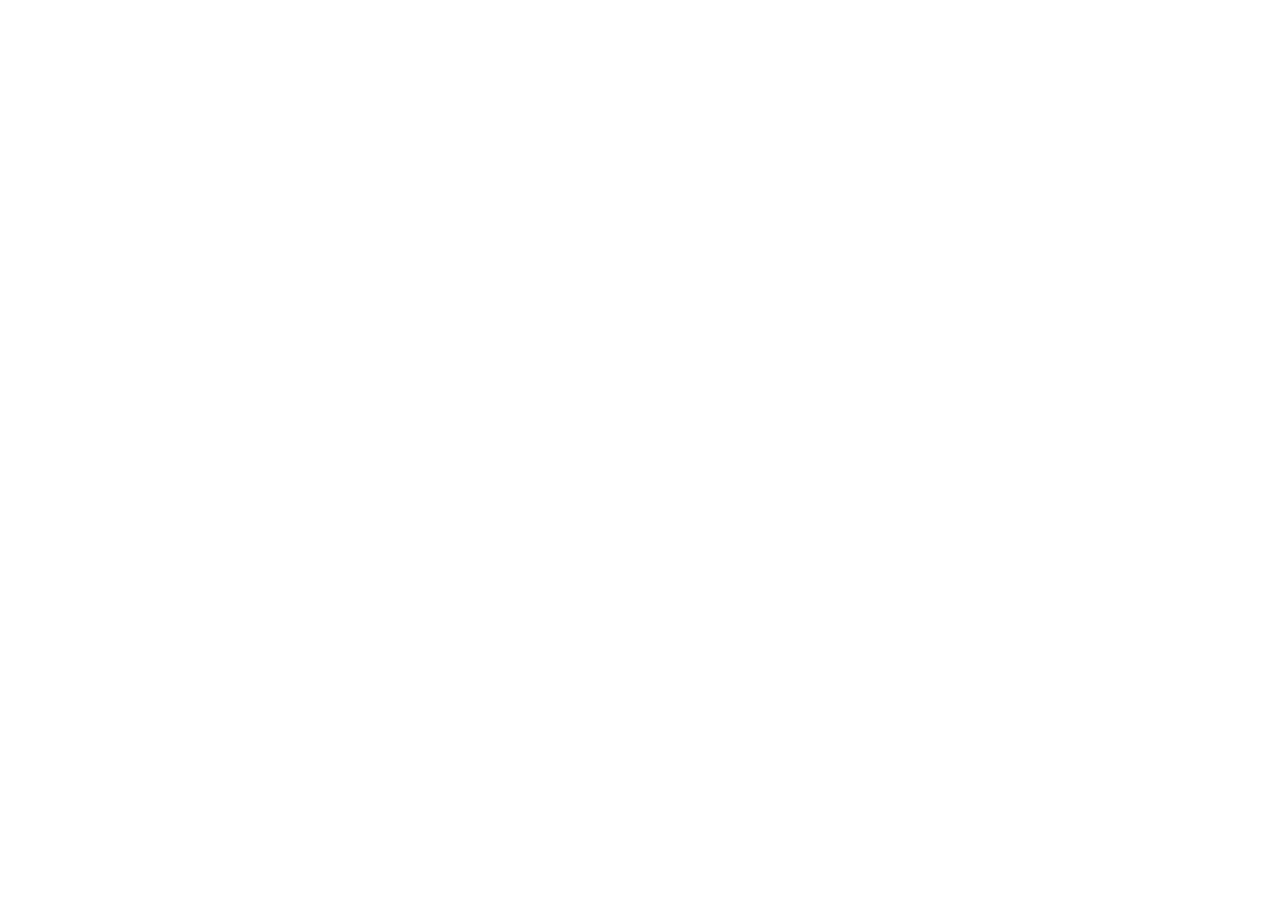
==== index.html @ b69d7b33 "seed: landing skeleton" ====
<!doctype html>
<html lang="en">
<head>
  <meta charset="utf-8" />
  <meta name="viewport" content="width=device-width, initial-scale=1" />
  <title>XO — redesigned landing</title>
  <link rel="stylesheet" href="styles.css" />
</head>
<body>
  <!--
    Shared assembly file. Each agent injects their section here, in order.
    Keep the markers so it's clear where each section goes.
    Expect to reconcile with other agents editing this same file.
  -->
  <main>
    <!-- HERO:START -->
    <!-- HERO:END -->

    <!-- FEATURES:START -->
    <!-- FEATURES:END -->

    <!-- FOOTER:START -->
    <!-- FOOTER:END -->
  </main>
  <script src="app.js"></script>
</body>
</html>
---- styles.css ----
/* Shared global stylesheet — every agent adds their section's styles here.
   Define design tokens once (below) and reuse them so the page stays cohesive.
   Expect to reconcile with other agents editing this same file. */

:root {
  /* fill these from the real XO brand (xo.builders) */
  --color-bg: #ffffff;
  --color-fg: #111111;
  --color-accent: #000000;
  --font-sans: system-ui, sans-serif;
  --max-width: 1100px;
}

* { box-sizing: border-box; }
body { margin: 0; font-family: var(--font-sans); color: var(--color-fg); background: var(--color-bg); }
main { max-width: var(--max-width); margin: 0 auto; padding: 0 24px; }

/* HERO styles below */

/* FEATURES styles below */

/* FOOTER / NAV styles below */
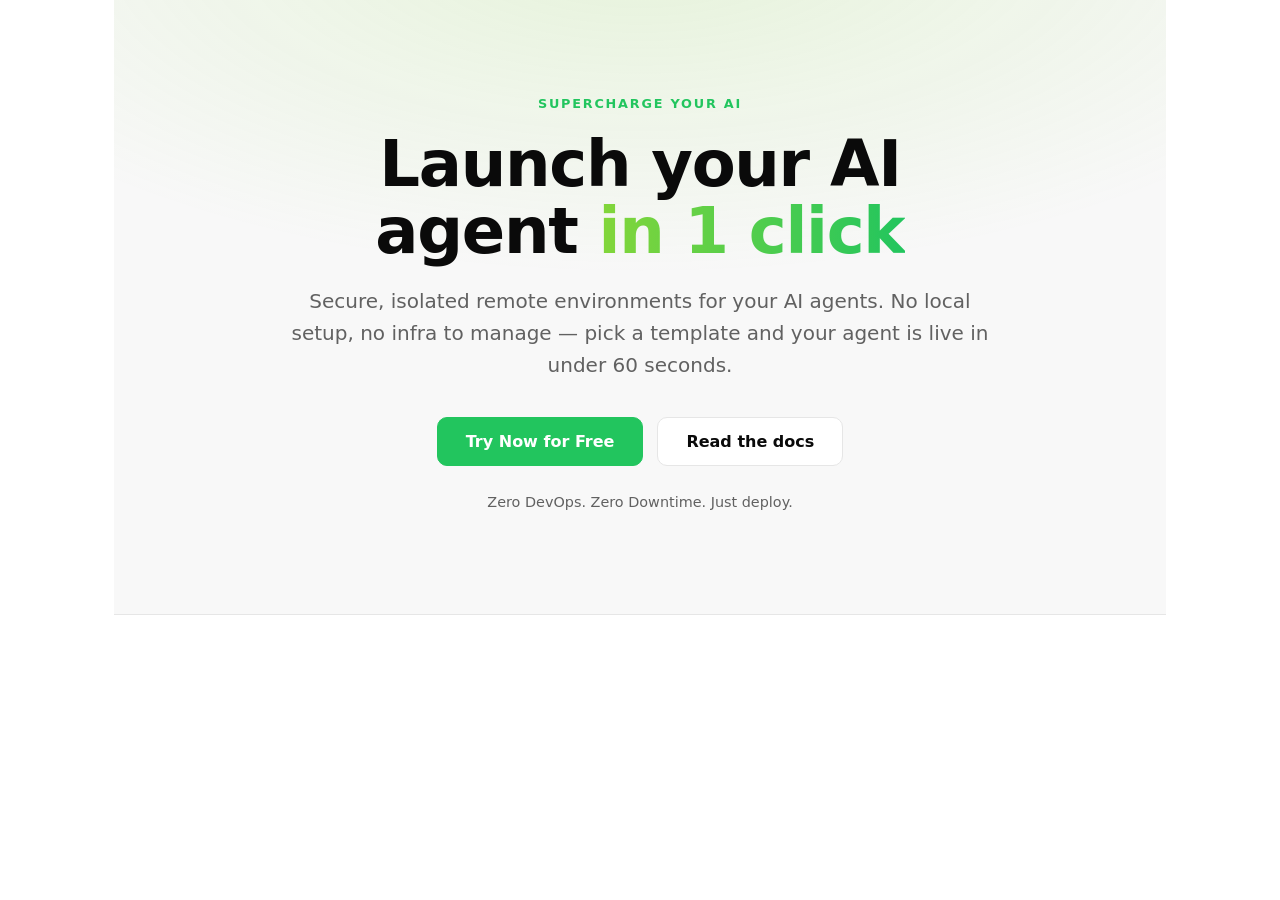
==== commit ab580e6b: "A: build hero section, wire into index, add brand tokens + hero styles" ====
--- a/index.html
+++ b/index.html
@@ -14,6 +14,23 @@
   -->
   <main>
     <!-- HERO:START -->
+    <section class="hero">
+      <div class="hero__inner">
+        <p class="hero__eyebrow">SuperCharge your AI</p>
+        <h1 class="hero__headline">
+          Launch your AI agent <span class="hero__accent">in 1 click</span>
+        </h1>
+        <p class="hero__subhead">
+          Secure, isolated remote environments for your AI agents. No local setup, no infra
+          to manage — pick a template and your agent is live in under 60 seconds.
+        </p>
+        <div class="hero__actions">
+          <a class="hero__cta" href="https://xo.builders">Try Now for Free</a>
+          <a class="hero__cta hero__cta--ghost" href="https://docs.xo.builders">Read the docs</a>
+        </div>
+        <p class="hero__note">Zero DevOps. Zero Downtime. Just deploy.</p>
+      </div>
+    </section>
     <!-- HERO:END -->
 
     <!-- FEATURES:START -->
--- a/styles.css
+++ b/styles.css
@@ -3,11 +3,17 @@
    Expect to reconcile with other agents editing this same file. */
 
 :root {
-  /* fill these from the real XO brand (xo.builders) */
+  /* XO brand tokens — sourced from xo.builders (see content/copy.md) */
   --color-bg: #ffffff;
-  --color-fg: #111111;
-  --color-accent: #000000;
-  --font-sans: system-ui, sans-serif;
+  --color-fg: #1f1f1e;
+  --color-accent: #22c55e;        /* brand green */
+  --color-accent-lime: #83d63a;   /* lighter lime */
+  --color-accent-cyan: #06b6d4;   /* secondary cyan */
+  --color-ink: #0a0a0a;
+  --color-muted: #616161;
+  --color-surface: #f8f8f8;
+  --color-border: #e6e6e6;
+  --font-sans: 'Inter', system-ui, -apple-system, Segoe UI, Roboto, sans-serif;
   --max-width: 1100px;
 }
 
@@ -16,6 +22,84 @@
 main { max-width: var(--max-width); margin: 0 auto; padding: 0 24px; }
 
 /* HERO styles below */
+.hero {
+  background:
+    radial-gradient(1100px 480px at 50% -10%, rgba(131, 214, 58, 0.16), transparent 70%),
+    var(--color-surface);
+  border-bottom: 1px solid var(--color-border);
+}
+.hero__inner {
+  max-width: var(--max-width);
+  margin: 0 auto;
+  padding: 96px 24px 104px;
+  text-align: center;
+}
+.hero__eyebrow {
+  margin: 0 0 20px;
+  font-size: 0.8rem;
+  font-weight: 600;
+  letter-spacing: 0.14em;
+  text-transform: uppercase;
+  color: var(--color-accent);
+}
+.hero__headline {
+  margin: 0 auto 20px;
+  max-width: 14ch;
+  font-size: clamp(2.4rem, 6vw, 4rem);
+  line-height: 1.05;
+  letter-spacing: -0.02em;
+  font-weight: 800;
+  color: var(--color-ink);
+}
+.hero__accent {
+  background: linear-gradient(90deg, var(--color-accent-lime), var(--color-accent));
+  -webkit-background-clip: text;
+  background-clip: text;
+  color: transparent;
+}
+.hero__subhead {
+  margin: 0 auto 36px;
+  max-width: 56ch;
+  font-size: clamp(1.05rem, 2.2vw, 1.25rem);
+  line-height: 1.6;
+  color: var(--color-muted);
+}
+.hero__actions {
+  display: flex;
+  flex-wrap: wrap;
+  gap: 14px;
+  justify-content: center;
+}
+.hero__cta {
+  display: inline-block;
+  padding: 14px 28px;
+  border-radius: 10px;
+  font-weight: 600;
+  text-decoration: none;
+  background: var(--color-accent);
+  color: #ffffff;
+  border: 1px solid var(--color-accent);
+  transition: transform 0.12s ease, box-shadow 0.12s ease, background 0.12s ease;
+}
+.hero__cta:hover {
+  transform: translateY(-1px);
+  box-shadow: 0 8px 24px rgba(34, 197, 94, 0.28);
+}
+.hero__cta--ghost {
+  background: #ffffff;
+  color: var(--color-ink);
+  border: 1px solid var(--color-border);
+}
+.hero__cta--ghost:hover {
+  box-shadow: 0 8px 24px rgba(0, 0, 0, 0.08);
+  border-color: var(--color-muted);
+}
+.hero__note {
+  margin: 28px 0 0;
+  font-size: 0.9rem;
+  font-weight: 500;
+  color: var(--color-muted);
+}
 
 /* FEATURES styles below */
 
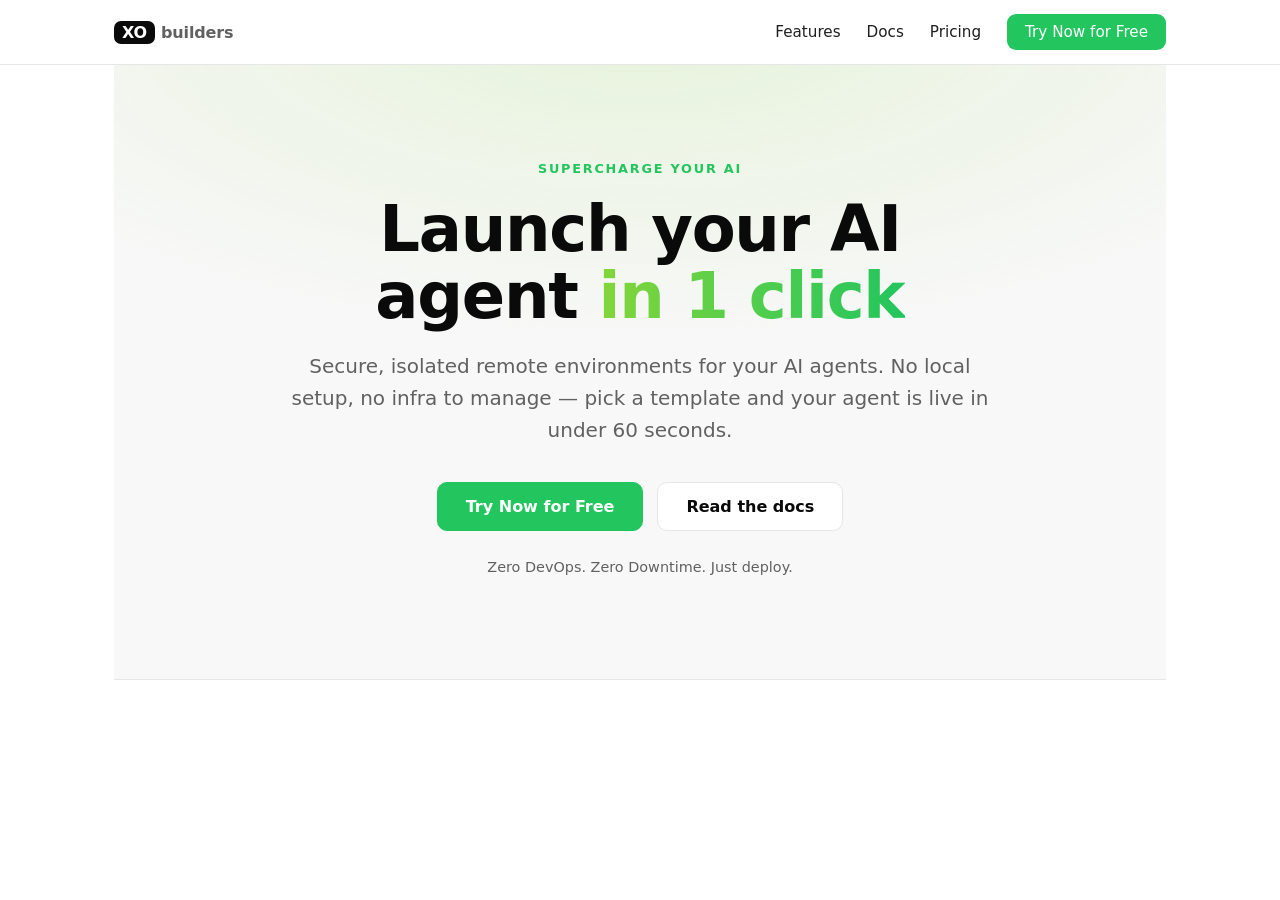
==== commit 4d7831ef: "A: add sticky nav bar (logo + links + CTA), wire in and style" ====
--- a/index.html
+++ b/index.html
@@ -12,6 +12,23 @@
     Keep the markers so it's clear where each section goes.
     Expect to reconcile with other agents editing this same file.
   -->
+  <!-- NAV:START -->
+  <header class="nav">
+    <div class="nav__inner">
+      <a class="nav__brand" href="/">
+        <span class="nav__logo" aria-hidden="true">XO</span>
+        <span class="nav__brand-name">builders</span>
+      </a>
+      <nav class="nav__links" aria-label="Primary">
+        <a href="#features">Features</a>
+        <a href="https://docs.xo.builders">Docs</a>
+        <a href="#footer">Pricing</a>
+        <a class="nav__cta" href="https://xo.builders">Try Now for Free</a>
+      </nav>
+    </div>
+  </header>
+  <!-- NAV:END -->
+
   <main>
     <!-- HERO:START -->
     <section class="hero">
--- a/styles.css
+++ b/styles.css
@@ -103,4 +103,61 @@
 
 /* FEATURES styles below */
 
-/* FOOTER / NAV styles below */
+/* NAV styles (Agent A) */
+.nav {
+  position: sticky;
+  top: 0;
+  z-index: 50;
+  background: rgba(255, 255, 255, 0.82);
+  backdrop-filter: saturate(180%) blur(10px);
+  border-bottom: 1px solid var(--color-border);
+}
+.nav__inner {
+  max-width: var(--max-width);
+  margin: 0 auto;
+  padding: 14px 24px;
+  display: flex;
+  align-items: center;
+  justify-content: space-between;
+  gap: 16px;
+}
+.nav__brand {
+  display: inline-flex;
+  align-items: baseline;
+  gap: 6px;
+  text-decoration: none;
+  font-weight: 800;
+  letter-spacing: -0.01em;
+}
+.nav__logo {
+  display: inline-block;
+  padding: 2px 8px;
+  border-radius: 7px;
+  background: var(--color-ink);
+  color: #ffffff;
+  font-size: 1rem;
+}
+.nav__brand-name { color: var(--color-muted); font-weight: 600; }
+.nav__links {
+  display: flex;
+  align-items: center;
+  gap: 26px;
+}
+.nav__links a {
+  text-decoration: none;
+  color: var(--color-fg);
+  font-size: 0.95rem;
+  font-weight: 500;
+  transition: color 0.12s ease;
+}
+.nav__links a:hover { color: var(--color-accent); }
+.nav__cta {
+  padding: 9px 18px;
+  border-radius: 9px;
+  background: var(--color-accent);
+  color: #ffffff !important;
+  font-weight: 600;
+}
+.nav__cta:hover { color: #ffffff !important; box-shadow: 0 6px 18px rgba(34, 197, 94, 0.28); }
+
+/* FOOTER styles below */
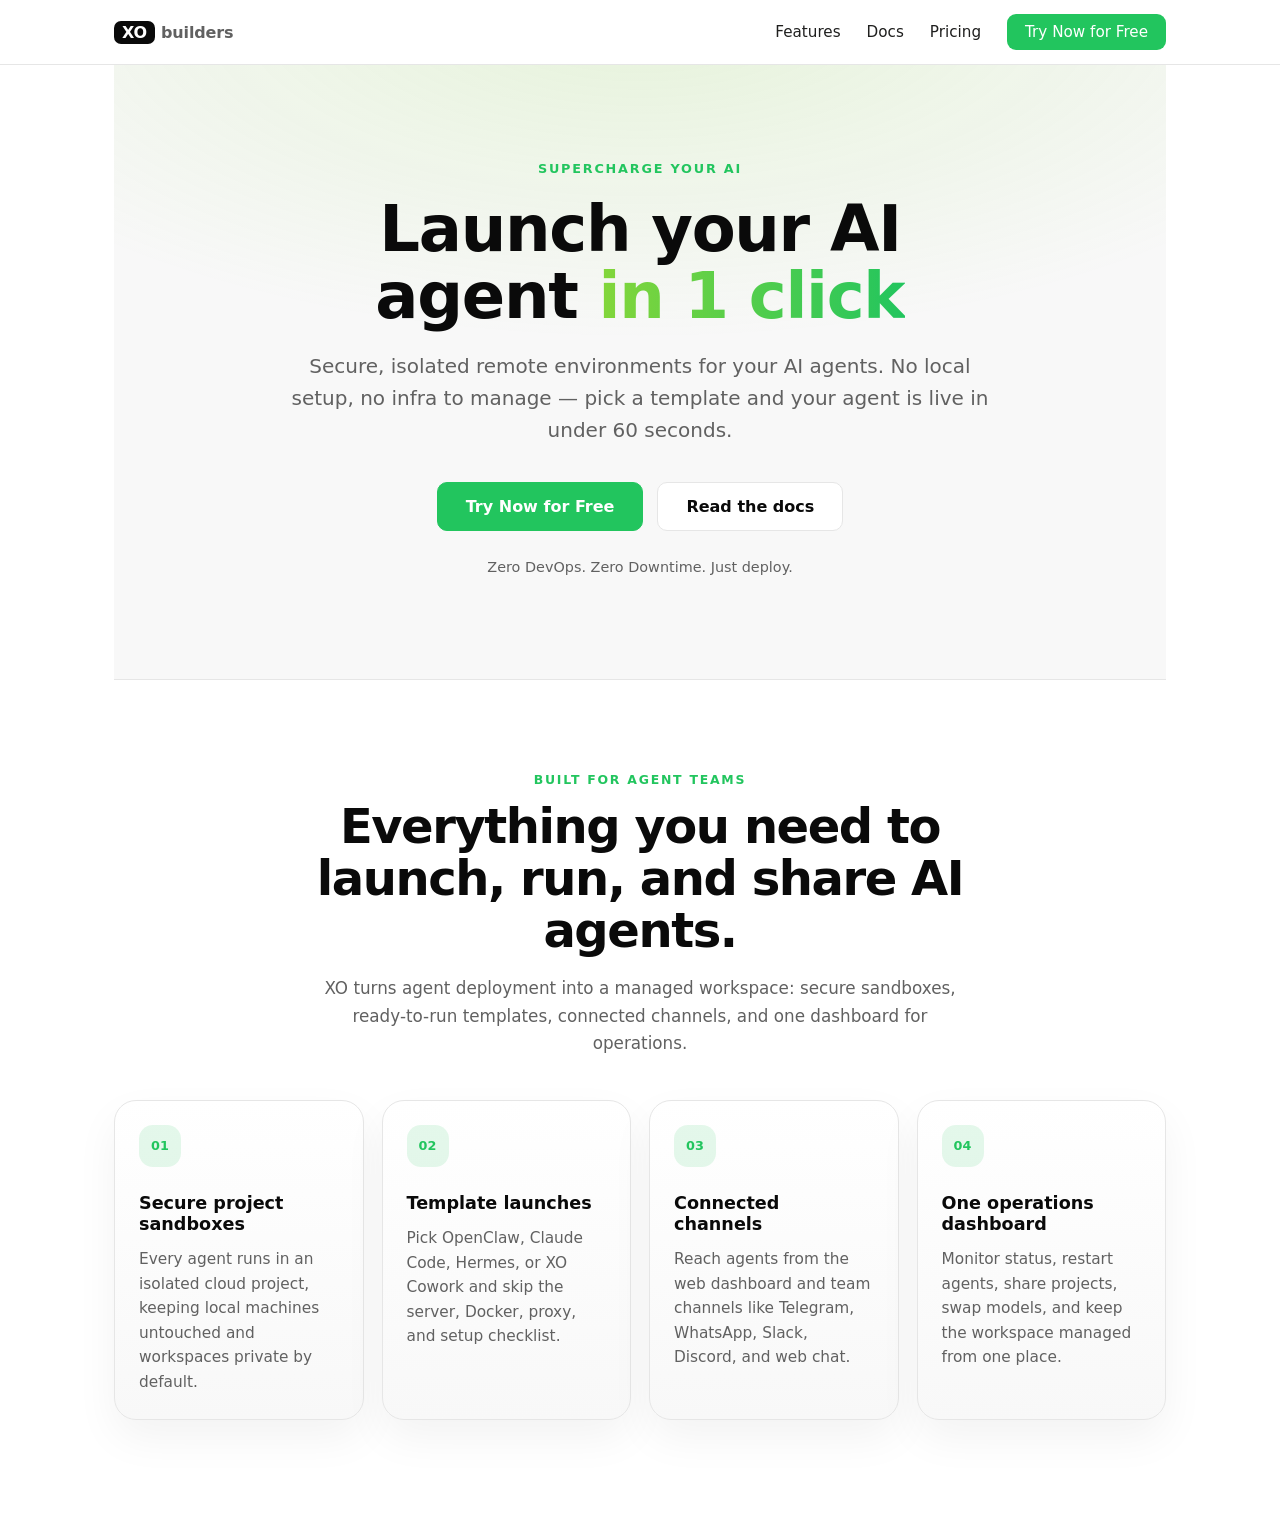
==== commit 14fcb551: "B: build features grid" ====
--- a/index.html
+++ b/index.html
@@ -51,6 +51,42 @@
     <!-- HERO:END -->
 
     <!-- FEATURES:START -->
+    <section class="features" id="features" aria-labelledby="features-title">
+      <div class="features__header">
+        <p class="features__eyebrow">Built for agent teams</p>
+        <h2 id="features-title" class="features__title">Everything you need to launch, run, and share AI agents.</h2>
+        <p class="features__intro">
+          XO turns agent deployment into a managed workspace: secure sandboxes, ready-to-run
+          templates, connected channels, and one dashboard for operations.
+        </p>
+      </div>
+
+      <div class="features__grid" aria-label="XO product capabilities">
+        <article class="feature-card">
+          <span class="feature-card__icon" aria-hidden="true">01</span>
+          <h3>Secure project sandboxes</h3>
+          <p>Every agent runs in an isolated cloud project, keeping local machines untouched and workspaces private by default.</p>
+        </article>
+
+        <article class="feature-card">
+          <span class="feature-card__icon" aria-hidden="true">02</span>
+          <h3>Template launches</h3>
+          <p>Pick OpenClaw, Claude Code, Hermes, or XO Cowork and skip the server, Docker, proxy, and setup checklist.</p>
+        </article>
+
+        <article class="feature-card">
+          <span class="feature-card__icon" aria-hidden="true">03</span>
+          <h3>Connected channels</h3>
+          <p>Reach agents from the web dashboard and team channels like Telegram, WhatsApp, Slack, Discord, and web chat.</p>
+        </article>
+
+        <article class="feature-card">
+          <span class="feature-card__icon" aria-hidden="true">04</span>
+          <h3>One operations dashboard</h3>
+          <p>Monitor status, restart agents, share projects, swap models, and keep the workspace managed from one place.</p>
+        </article>
+      </div>
+    </section>
     <!-- FEATURES:END -->
 
     <!-- FOOTER:START -->
--- a/styles.css
+++ b/styles.css
@@ -101,7 +101,90 @@
   color: var(--color-muted);
 }
 
+/* HERO + NAV responsive polish (Agent A) */
+@media (max-width: 720px) {
+  .hero__inner { padding: 64px 20px 72px; }
+  .hero__headline { max-width: 18ch; }
+  .hero__subhead { font-size: 1.05rem; }
+  .hero__actions { flex-direction: column; align-items: stretch; }
+  .hero__cta { width: 100%; text-align: center; padding: 15px 20px; }
+
+  .nav__inner { padding: 12px 20px; }
+  .nav__links { gap: 16px; }
+  /* keep the bar tidy on small screens: surface the CTA, tuck secondary links */
+  .nav__links a:not(.nav__cta) { display: none; }
+  .nav__cta { padding: 9px 16px; }
+}
+
 /* FEATURES styles below */
+.features {
+  padding: 92px 0 104px;
+}
+.features__header {
+  max-width: 720px;
+  margin: 0 auto 42px;
+  text-align: center;
+}
+.features__eyebrow {
+  margin: 0 0 14px;
+  color: var(--color-accent);
+  font-size: 0.78rem;
+  font-weight: 700;
+  letter-spacing: 0.14em;
+  text-transform: uppercase;
+}
+.features__title {
+  margin: 0;
+  color: var(--color-ink);
+  font-size: clamp(2rem, 4vw, 3rem);
+  line-height: 1.08;
+  letter-spacing: -0.03em;
+}
+.features__intro {
+  margin: 18px auto 0;
+  max-width: 62ch;
+  color: var(--color-muted);
+  font-size: 1.05rem;
+  line-height: 1.65;
+}
+.features__grid {
+  display: grid;
+  grid-template-columns: repeat(4, minmax(0, 1fr));
+  gap: 18px;
+}
+.feature-card {
+  min-height: 255px;
+  padding: 24px;
+  border: 1px solid var(--color-border);
+  border-radius: 22px;
+  background: linear-gradient(180deg, #ffffff 0%, var(--color-surface) 100%);
+  box-shadow: 0 18px 44px rgba(10, 10, 10, 0.05);
+}
+.feature-card__icon {
+  display: inline-flex;
+  align-items: center;
+  justify-content: center;
+  width: 42px;
+  height: 42px;
+  margin-bottom: 26px;
+  border-radius: 14px;
+  background: rgba(34, 197, 94, 0.12);
+  color: var(--color-accent);
+  font-size: 0.8rem;
+  font-weight: 800;
+}
+.feature-card h3 {
+  margin: 0 0 12px;
+  color: var(--color-ink);
+  font-size: 1.1rem;
+  line-height: 1.2;
+}
+.feature-card p {
+  margin: 0;
+  color: var(--color-muted);
+  font-size: 0.96rem;
+  line-height: 1.6;
+}
 
 /* NAV styles (Agent A) */
 .nav {
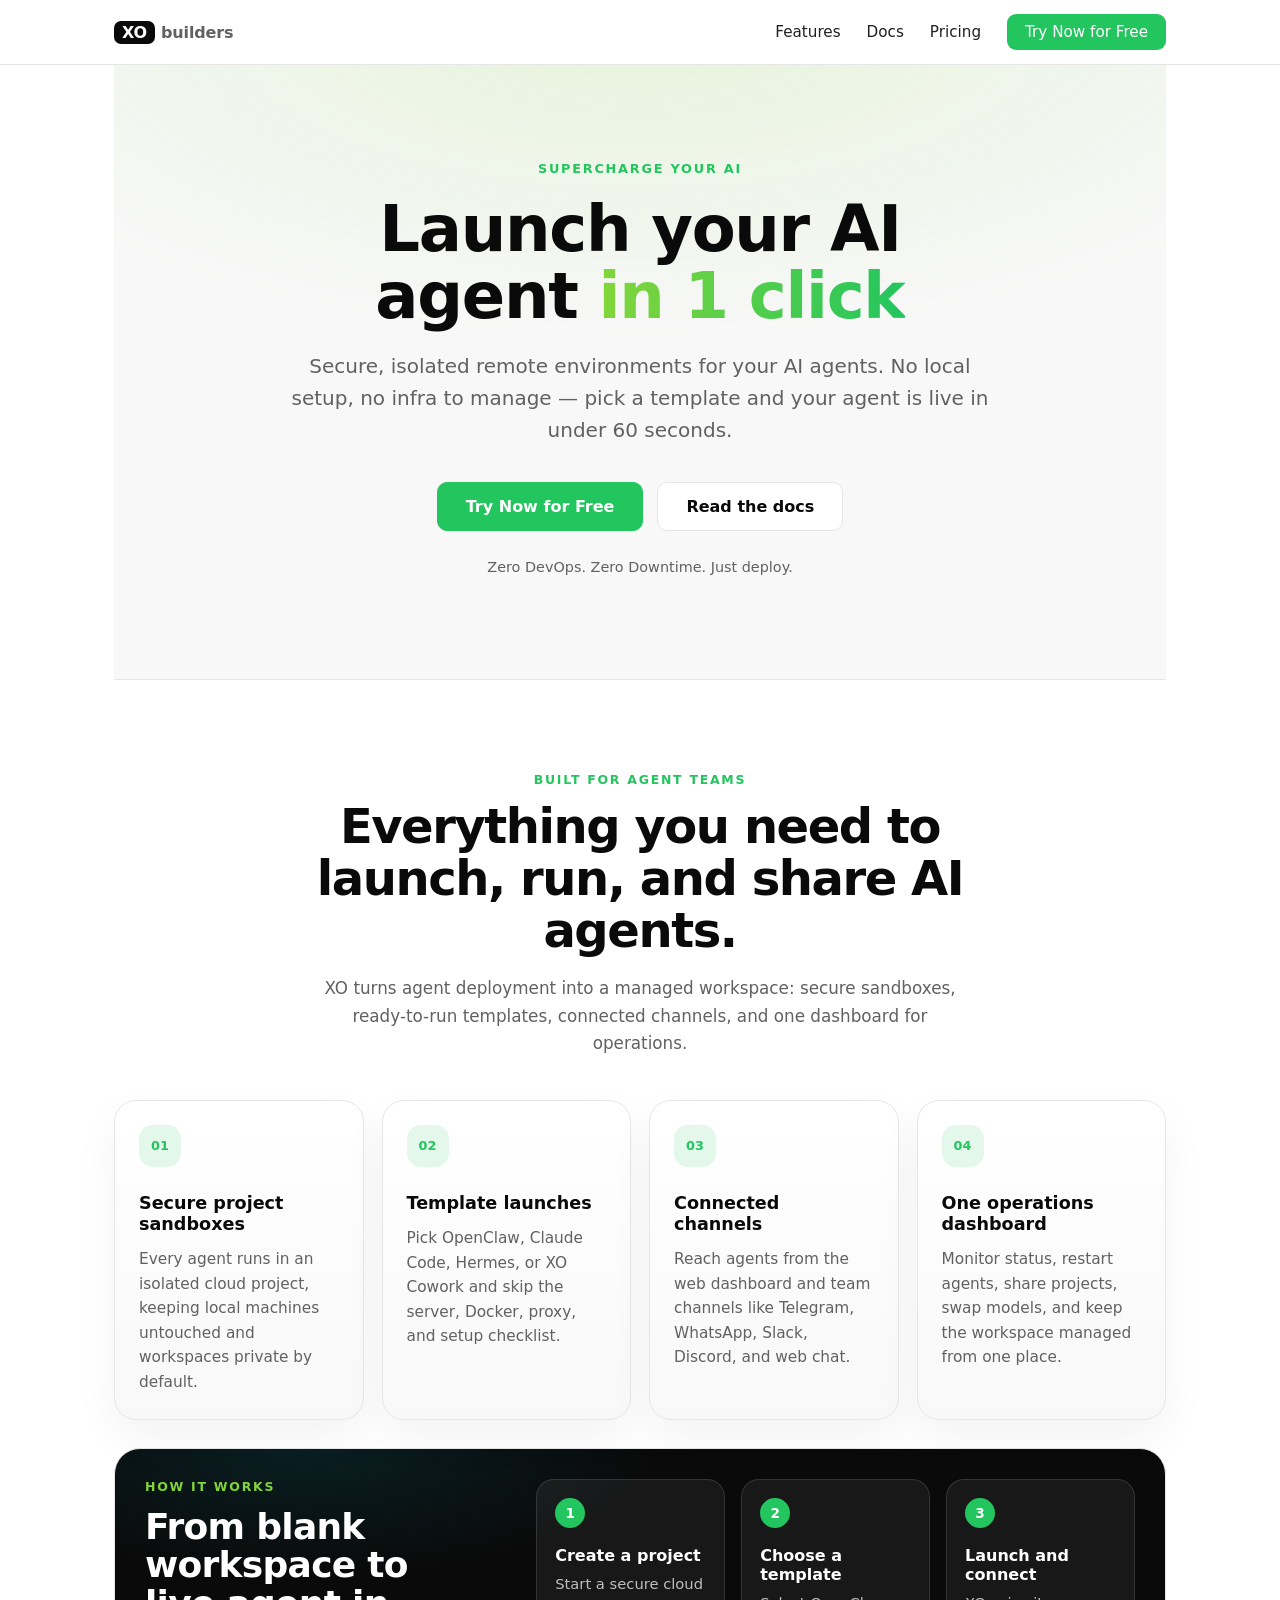
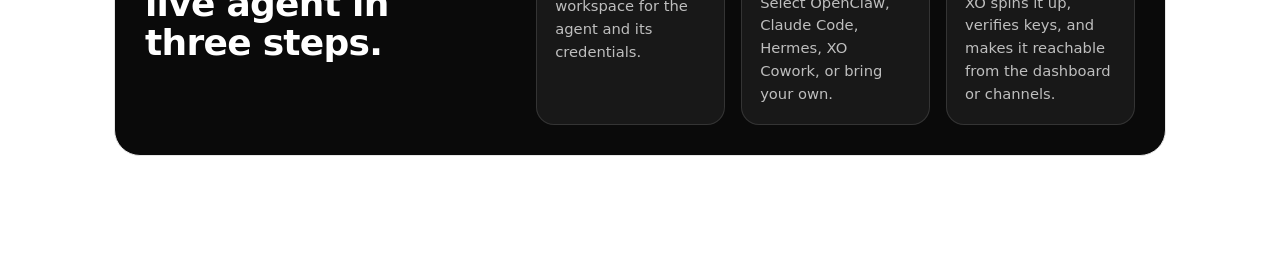
==== commit fef2ac80: "B: add how it works block" ====
--- a/index.html
+++ b/index.html
@@ -86,6 +86,30 @@
           <p>Monitor status, restart agents, share projects, swap models, and keep the workspace managed from one place.</p>
         </article>
       </div>
+
+      <div class="how-it-works" aria-labelledby="how-it-works-title">
+        <div>
+          <p class="features__eyebrow">How it works</p>
+          <h3 id="how-it-works-title">From blank workspace to live agent in three steps.</h3>
+        </div>
+        <ol class="how-it-works__steps">
+          <li>
+            <span>1</span>
+            <strong>Create a project</strong>
+            <p>Start a secure cloud workspace for the agent and its credentials.</p>
+          </li>
+          <li>
+            <span>2</span>
+            <strong>Choose a template</strong>
+            <p>Select OpenClaw, Claude Code, Hermes, XO Cowork, or bring your own.</p>
+          </li>
+          <li>
+            <span>3</span>
+            <strong>Launch and connect</strong>
+            <p>XO spins it up, verifies keys, and makes it reachable from the dashboard or channels.</p>
+          </li>
+        </ol>
+      </div>
     </section>
     <!-- FEATURES:END -->
 
--- a/styles.css
+++ b/styles.css
@@ -185,6 +185,68 @@
   font-size: 0.96rem;
   line-height: 1.6;
 }
+.how-it-works {
+  margin-top: 28px;
+  padding: 30px;
+  border: 1px solid var(--color-border);
+  border-radius: 26px;
+  background:
+    radial-gradient(500px 180px at 18% 0%, rgba(6, 182, 212, 0.12), transparent 70%),
+    var(--color-ink);
+  color: #ffffff;
+  display: grid;
+  grid-template-columns: 0.9fr 1.5fr;
+  gap: 32px;
+  align-items: start;
+}
+.how-it-works .features__eyebrow {
+  color: var(--color-accent-lime);
+}
+.how-it-works h3 {
+  margin: 0;
+  max-width: 12ch;
+  font-size: clamp(1.6rem, 3vw, 2.25rem);
+  line-height: 1.08;
+  letter-spacing: -0.02em;
+}
+.how-it-works__steps {
+  margin: 0;
+  padding: 0;
+  list-style: none;
+  display: grid;
+  grid-template-columns: repeat(3, minmax(0, 1fr));
+  gap: 16px;
+}
+.how-it-works__steps li {
+  padding: 18px;
+  border: 1px solid rgba(255, 255, 255, 0.12);
+  border-radius: 18px;
+  background: rgba(255, 255, 255, 0.06);
+}
+.how-it-works__steps span {
+  display: inline-flex;
+  align-items: center;
+  justify-content: center;
+  width: 30px;
+  height: 30px;
+  margin-bottom: 18px;
+  border-radius: 999px;
+  background: var(--color-accent);
+  color: #ffffff;
+  font-size: 0.85rem;
+  font-weight: 800;
+}
+.how-it-works__steps strong {
+  display: block;
+  margin-bottom: 8px;
+  font-size: 1rem;
+}
+.how-it-works__steps p {
+  margin: 0;
+  color: rgba(255, 255, 255, 0.72);
+  font-size: 0.92rem;
+  line-height: 1.55;
+}
 
 /* NAV styles (Agent A) */
 .nav {
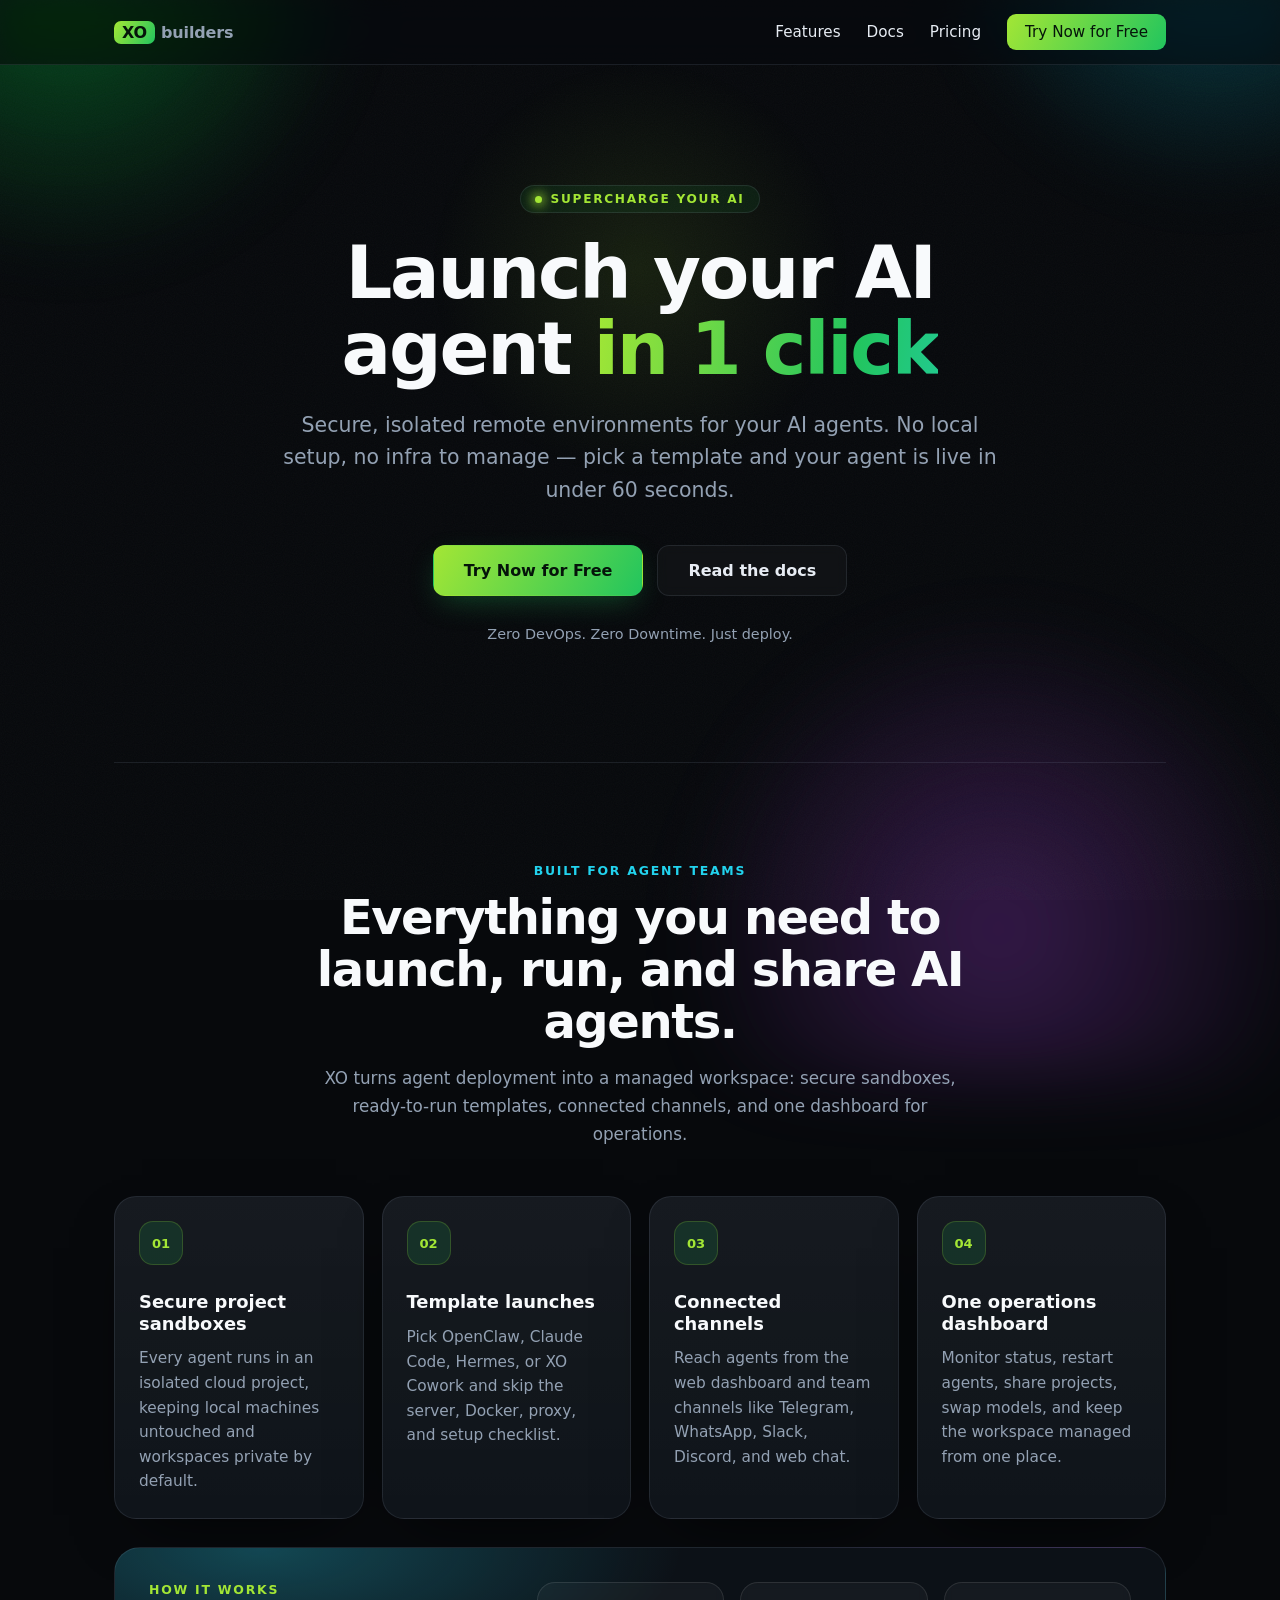
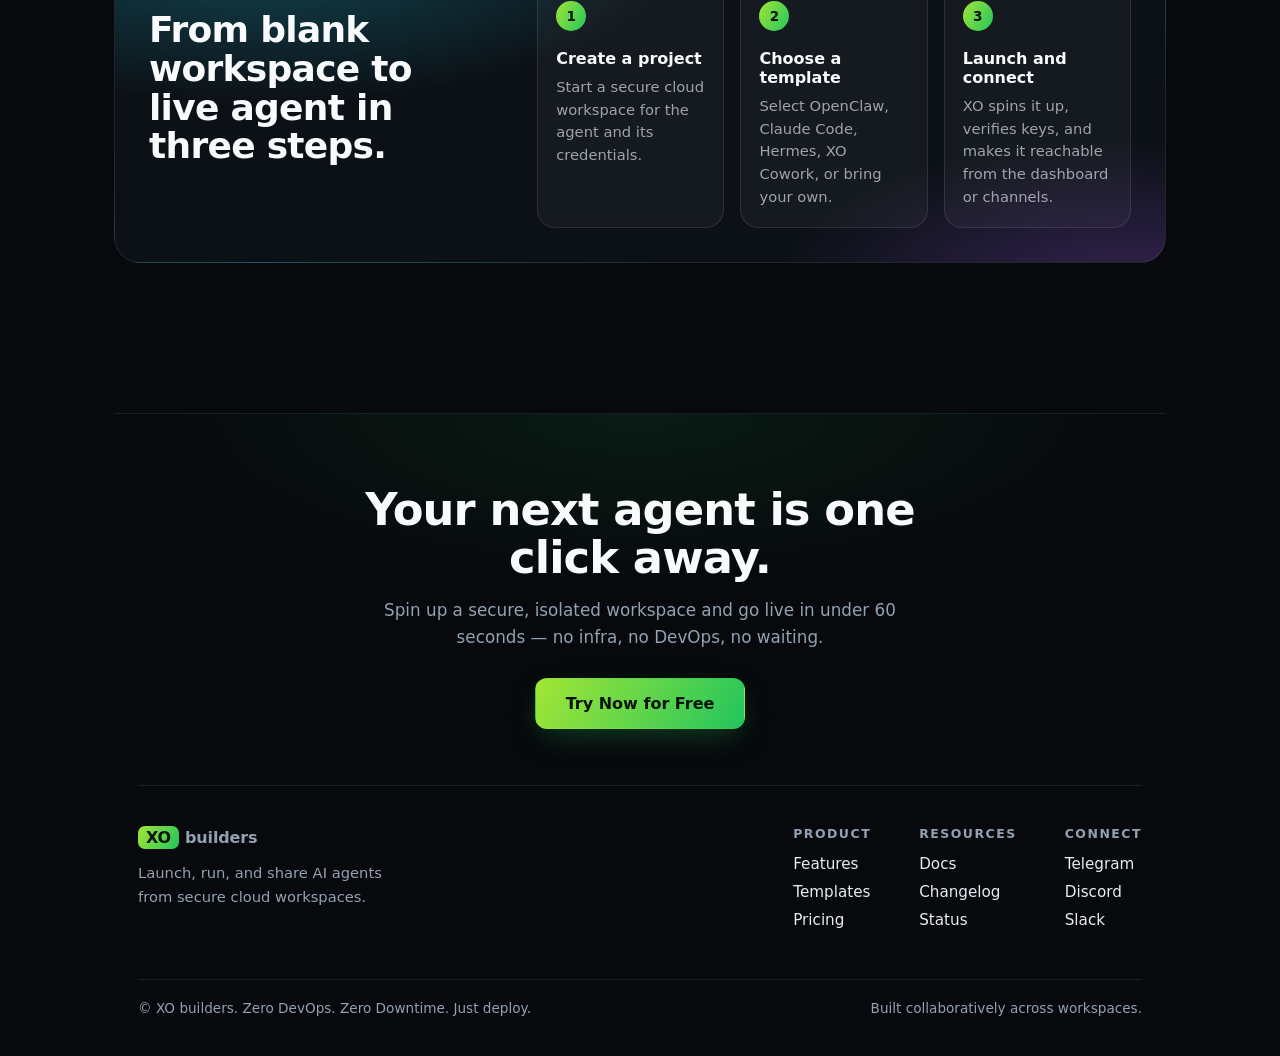
==== commit c44406ce: "tools: dark-mode creative redesign — aurora bg, gradient hero, glass cards, footer" ====
--- a/index.html
+++ b/index.html
@@ -7,6 +7,7 @@
   <link rel="stylesheet" href="styles.css" />
 </head>
 <body>
+  <div class="spotlight" aria-hidden="true"></div>
   <!--
     Shared assembly file. Each agent injects their section here, in order.
     Keep the markers so it's clear where each section goes.
@@ -32,7 +33,7 @@
   <main>
     <!-- HERO:START -->
     <section class="hero">
-      <div class="hero__inner">
+      <div class="hero__inner reveal">
         <p class="hero__eyebrow">SuperCharge your AI</p>
         <h1 class="hero__headline">
           Launch your AI agent <span class="hero__accent">in 1 click</span>
@@ -52,7 +53,7 @@
 
     <!-- FEATURES:START -->
     <section class="features" id="features" aria-labelledby="features-title">
-      <div class="features__header">
+      <div class="features__header reveal">
         <p class="features__eyebrow">Built for agent teams</p>
         <h2 id="features-title" class="features__title">Everything you need to launch, run, and share AI agents.</h2>
         <p class="features__intro">
@@ -62,32 +63,32 @@
       </div>
 
       <div class="features__grid" aria-label="XO product capabilities">
-        <article class="feature-card">
+        <article class="feature-card reveal">
           <span class="feature-card__icon" aria-hidden="true">01</span>
           <h3>Secure project sandboxes</h3>
           <p>Every agent runs in an isolated cloud project, keeping local machines untouched and workspaces private by default.</p>
         </article>
 
-        <article class="feature-card">
+        <article class="feature-card reveal">
           <span class="feature-card__icon" aria-hidden="true">02</span>
           <h3>Template launches</h3>
           <p>Pick OpenClaw, Claude Code, Hermes, or XO Cowork and skip the server, Docker, proxy, and setup checklist.</p>
         </article>
 
-        <article class="feature-card">
+        <article class="feature-card reveal">
           <span class="feature-card__icon" aria-hidden="true">03</span>
           <h3>Connected channels</h3>
           <p>Reach agents from the web dashboard and team channels like Telegram, WhatsApp, Slack, Discord, and web chat.</p>
         </article>
 
-        <article class="feature-card">
+        <article class="feature-card reveal">
           <span class="feature-card__icon" aria-hidden="true">04</span>
           <h3>One operations dashboard</h3>
           <p>Monitor status, restart agents, share projects, swap models, and keep the workspace managed from one place.</p>
         </article>
       </div>
 
-      <div class="how-it-works" aria-labelledby="how-it-works-title">
+      <div class="how-it-works reveal" aria-labelledby="how-it-works-title">
         <div>
           <p class="features__eyebrow">How it works</p>
           <h3 id="how-it-works-title">From blank workspace to live agent in three steps.</h3>
@@ -114,6 +115,51 @@
     <!-- FEATURES:END -->
 
     <!-- FOOTER:START -->
+    <footer class="footer" id="footer">
+      <div class="footer__inner">
+        <div class="footer__cta reveal">
+          <h2>Your next agent is one click away.</h2>
+          <p>Spin up a secure, isolated workspace and go live in under 60 seconds — no infra, no DevOps, no waiting.</p>
+          <a class="hero__cta" href="https://xo.builders">Try Now for Free</a>
+        </div>
+
+        <div class="footer__grid">
+          <div class="footer__brand">
+            <a class="nav__brand" href="/">
+              <span class="nav__logo" aria-hidden="true">XO</span>
+              <span class="nav__brand-name">builders</span>
+            </a>
+            <p>Launch, run, and share AI agents from secure cloud workspaces.</p>
+          </div>
+
+          <div class="footer__cols">
+            <div class="footer__col">
+              <h4>Product</h4>
+              <a href="#features">Features</a>
+              <a href="https://xo.builders">Templates</a>
+              <a href="#footer">Pricing</a>
+            </div>
+            <div class="footer__col">
+              <h4>Resources</h4>
+              <a href="https://docs.xo.builders">Docs</a>
+              <a href="https://xo.builders">Changelog</a>
+              <a href="https://xo.builders">Status</a>
+            </div>
+            <div class="footer__col">
+              <h4>Connect</h4>
+              <a href="https://xo.builders">Telegram</a>
+              <a href="https://xo.builders">Discord</a>
+              <a href="https://xo.builders">Slack</a>
+            </div>
+          </div>
+        </div>
+
+        <div class="footer__bar">
+          <span>© XO builders. Zero DevOps. Zero Downtime. Just deploy.</span>
+          <span>Built collaboratively across workspaces.</span>
+        </div>
+      </div>
+    </footer>
     <!-- FOOTER:END -->
   </main>
   <script src="app.js"></script>
--- a/styles.css
+++ b/styles.css
@@ -3,64 +3,168 @@
    Expect to reconcile with other agents editing this same file. */
 
 :root {
-  /* XO brand tokens — sourced from xo.builders (see content/copy.md) */
-  --color-bg: #ffffff;
-  --color-fg: #1f1f1e;
+  /* XO brand tokens — DARK theme (sourced from xo.builders, see content/copy.md) */
+  --color-bg: #07090c;            /* near-black canvas */
+  --color-bg-2: #0c1117;          /* raised panels */
+  --color-fg: #e7ecf3;            /* primary text */
   --color-accent: #22c55e;        /* brand green */
-  --color-accent-lime: #83d63a;   /* lighter lime */
-  --color-accent-cyan: #06b6d4;   /* secondary cyan */
-  --color-ink: #0a0a0a;
-  --color-muted: #616161;
-  --color-surface: #f8f8f8;
-  --color-border: #e6e6e6;
+  --color-accent-lime: #a3e635;   /* lighter lime */
+  --color-accent-cyan: #22d3ee;   /* secondary cyan */
+  --color-accent-violet: #a855f7; /* creative pop */
+  --color-ink: #f8fafc;           /* brightest headings */
+  --color-muted: #93a1b3;         /* secondary text */
+  --color-surface: #0c1117;       /* card surface */
+  --color-border: rgba(148, 163, 184, 0.14);
+  --glow-green: rgba(34, 197, 94, 0.35);
+  --glow-cyan: rgba(34, 211, 238, 0.28);
+  --glow-violet: rgba(168, 85, 247, 0.26);
   --font-sans: 'Inter', system-ui, -apple-system, Segoe UI, Roboto, sans-serif;
   --max-width: 1100px;
 }
 
 * { box-sizing: border-box; }
-body { margin: 0; font-family: var(--font-sans); color: var(--color-fg); background: var(--color-bg); }
+
+html { scroll-behavior: smooth; }
+
+body {
+  margin: 0;
+  font-family: var(--font-sans);
+  color: var(--color-fg);
+  background: var(--color-bg);
+  position: relative;
+  overflow-x: hidden;
+}
+
+/* Animated aurora canvas — drifting blobs behind everything */
+body::before {
+  content: "";
+  position: fixed;
+  inset: -20% -20% -20% -20%;
+  z-index: -2;
+  background:
+    radial-gradient(38vw 38vw at 18% 12%, var(--glow-green), transparent 60%),
+    radial-gradient(36vw 36vw at 82% 8%, var(--glow-cyan), transparent 60%),
+    radial-gradient(40vw 40vw at 70% 88%, var(--glow-violet), transparent 62%);
+  filter: blur(36px) saturate(140%);
+  animation: aurora-drift 22s ease-in-out infinite alternate;
+  pointer-events: none;
+}
+
+/* Fine grain so the gradients don't band */
+body::after {
+  content: "";
+  position: fixed;
+  inset: 0;
+  z-index: -1;
+  opacity: 0.035;
+  pointer-events: none;
+  background-image: url("data:image/svg+xml,%3Csvg xmlns='http://www.w3.org/2000/svg' width='160' height='160'%3E%3Cfilter id='n'%3E%3CfeTurbulence type='fractalNoise' baseFrequency='0.9' numOctaves='3'/%3E%3C/filter%3E%3Crect width='100%25' height='100%25' filter='url(%23n)'/%3E%3C/svg%3E");
+}
+
+@keyframes aurora-drift {
+  0%   { transform: translate3d(0, 0, 0) rotate(0deg) scale(1); }
+  50%  { transform: translate3d(2%, -3%, 0) rotate(8deg) scale(1.08); }
+  100% { transform: translate3d(-2%, 2%, 0) rotate(-6deg) scale(1.04); }
+}
+
+/* Cursor-follow spotlight (driven by app.js via --mx/--my) */
+.spotlight {
+  position: fixed;
+  inset: 0;
+  z-index: -1;
+  pointer-events: none;
+  background: radial-gradient(
+    300px 300px at var(--mx, 50%) var(--my, 30%),
+    rgba(163, 230, 53, 0.10),
+    transparent 70%
+  );
+  transition: background 0.18s ease-out;
+}
+
 main { max-width: var(--max-width); margin: 0 auto; padding: 0 24px; }
+
+/* Scroll-reveal: elements lift in as they enter the viewport (toggled by app.js) */
+.reveal {
+  opacity: 0;
+  transform: translateY(22px);
+  transition: opacity 0.7s cubic-bezier(.2,.7,.2,1), transform 0.7s cubic-bezier(.2,.7,.2,1);
+}
+.reveal.is-visible { opacity: 1; transform: none; }
+
+@media (prefers-reduced-motion: reduce) {
+  body::before { animation: none; }
+  .reveal { opacity: 1; transform: none; transition: none; }
+  html { scroll-behavior: auto; }
+}
 
 /* HERO styles below */
 .hero {
-  background:
-    radial-gradient(1100px 480px at 50% -10%, rgba(131, 214, 58, 0.16), transparent 70%),
-    var(--color-surface);
+  position: relative;
   border-bottom: 1px solid var(--color-border);
 }
 .hero__inner {
   max-width: var(--max-width);
   margin: 0 auto;
-  padding: 96px 24px 104px;
+  padding: 120px 24px 120px;
   text-align: center;
 }
 .hero__eyebrow {
-  margin: 0 0 20px;
-  font-size: 0.8rem;
+  display: inline-flex;
+  align-items: center;
+  gap: 8px;
+  margin: 0 0 22px;
+  padding: 6px 14px;
+  border-radius: 999px;
+  border: 1px solid var(--color-border);
+  background: rgba(34, 197, 94, 0.08);
+  font-size: 0.76rem;
   font-weight: 600;
   letter-spacing: 0.14em;
   text-transform: uppercase;
-  color: var(--color-accent);
+  color: var(--color-accent-lime);
+}
+.hero__eyebrow::before {
+  content: "";
+  width: 7px; height: 7px;
+  border-radius: 999px;
+  background: var(--color-accent-lime);
+  box-shadow: 0 0 12px 2px var(--color-accent-lime);
+  animation: pulse-dot 1.8s ease-in-out infinite;
+}
+@keyframes pulse-dot {
+  0%, 100% { opacity: 1; transform: scale(1); }
+  50% { opacity: 0.45; transform: scale(0.7); }
 }
 .hero__headline {
-  margin: 0 auto 20px;
-  max-width: 14ch;
-  font-size: clamp(2.4rem, 6vw, 4rem);
-  line-height: 1.05;
-  letter-spacing: -0.02em;
+  margin: 0 auto 22px;
+  max-width: 15ch;
+  font-size: clamp(2.6rem, 7vw, 4.6rem);
+  line-height: 1.03;
+  letter-spacing: -0.03em;
   font-weight: 800;
   color: var(--color-ink);
 }
 .hero__accent {
-  background: linear-gradient(90deg, var(--color-accent-lime), var(--color-accent));
+  background: linear-gradient(
+    100deg,
+    var(--color-accent-lime),
+    var(--color-accent) 35%,
+    var(--color-accent-cyan) 70%,
+    var(--color-accent-violet)
+  );
+  background-size: 220% auto;
   -webkit-background-clip: text;
   background-clip: text;
   color: transparent;
+  animation: hue-slide 6s linear infinite;
+}
+@keyframes hue-slide {
+  to { background-position: 220% center; }
 }
 .hero__subhead {
-  margin: 0 auto 36px;
+  margin: 0 auto 38px;
   max-width: 56ch;
-  font-size: clamp(1.05rem, 2.2vw, 1.25rem);
+  font-size: clamp(1.05rem, 2.2vw, 1.28rem);
   line-height: 1.6;
   color: var(--color-muted);
 }
@@ -71,31 +175,35 @@
   justify-content: center;
 }
 .hero__cta {
+  position: relative;
   display: inline-block;
-  padding: 14px 28px;
-  border-radius: 10px;
-  font-weight: 600;
+  padding: 15px 30px;
+  border-radius: 12px;
+  font-weight: 700;
   text-decoration: none;
-  background: var(--color-accent);
-  color: #ffffff;
-  border: 1px solid var(--color-accent);
-  transition: transform 0.12s ease, box-shadow 0.12s ease, background 0.12s ease;
+  color: #05140a;
+  background: linear-gradient(120deg, var(--color-accent-lime), var(--color-accent));
+  border: 1px solid transparent;
+  box-shadow: 0 10px 30px -8px var(--glow-green);
+  transition: transform 0.14s ease, box-shadow 0.14s ease;
 }
 .hero__cta:hover {
-  transform: translateY(-1px);
-  box-shadow: 0 8px 24px rgba(34, 197, 94, 0.28);
+  transform: translateY(-2px);
+  box-shadow: 0 16px 40px -8px var(--glow-green);
 }
 .hero__cta--ghost {
-  background: #ffffff;
-  color: var(--color-ink);
+  color: var(--color-fg);
+  background: rgba(255, 255, 255, 0.03);
   border: 1px solid var(--color-border);
+  box-shadow: none;
+  backdrop-filter: blur(6px);
 }
 .hero__cta--ghost:hover {
-  box-shadow: 0 8px 24px rgba(0, 0, 0, 0.08);
-  border-color: var(--color-muted);
+  border-color: var(--color-accent-cyan);
+  box-shadow: 0 12px 36px -10px var(--glow-cyan);
 }
 .hero__note {
-  margin: 28px 0 0;
+  margin: 30px 0 0;
   font-size: 0.9rem;
   font-weight: 500;
   color: var(--color-muted);
@@ -103,7 +211,7 @@
 
 /* HERO + NAV responsive polish (Agent A) */
 @media (max-width: 720px) {
-  .hero__inner { padding: 64px 20px 72px; }
+  .hero__inner { padding: 76px 20px 80px; }
   .hero__headline { max-width: 18ch; }
   .hero__subhead { font-size: 1.05rem; }
   .hero__actions { flex-direction: column; align-items: stretch; }
@@ -118,16 +226,16 @@
 
 /* FEATURES styles below */
 .features {
-  padding: 92px 0 104px;
+  padding: 100px 0 110px;
 }
 .features__header {
   max-width: 720px;
-  margin: 0 auto 42px;
+  margin: 0 auto 48px;
   text-align: center;
 }
 .features__eyebrow {
   margin: 0 0 14px;
-  color: var(--color-accent);
+  color: var(--color-accent-cyan);
   font-size: 0.78rem;
   font-weight: 700;
   letter-spacing: 0.14em;
@@ -153,30 +261,56 @@
   gap: 18px;
 }
 .feature-card {
+  position: relative;
   min-height: 255px;
   padding: 24px;
   border: 1px solid var(--color-border);
   border-radius: 22px;
-  background: linear-gradient(180deg, #ffffff 0%, var(--color-surface) 100%);
-  box-shadow: 0 18px 44px rgba(10, 10, 10, 0.05);
-}
+  background:
+    linear-gradient(180deg, rgba(255,255,255,0.04), rgba(255,255,255,0.01)),
+    var(--color-surface);
+  box-shadow: 0 24px 60px -28px rgba(0, 0, 0, 0.8);
+  overflow: hidden;
+  transition: transform 0.18s ease, border-color 0.18s ease, box-shadow 0.18s ease;
+}
+/* gradient ring that lights up on hover */
+.feature-card::before {
+  content: "";
+  position: absolute;
+  inset: 0;
+  border-radius: inherit;
+  padding: 1px;
+  background: linear-gradient(140deg, var(--color-accent-lime), transparent 40%, var(--color-accent-cyan));
+  -webkit-mask: linear-gradient(#000 0 0) content-box, linear-gradient(#000 0 0);
+  -webkit-mask-composite: xor;
+  mask-composite: exclude;
+  opacity: 0;
+  transition: opacity 0.2s ease;
+  pointer-events: none;
+}
+.feature-card:hover {
+  transform: translateY(-4px);
+  box-shadow: 0 30px 70px -24px var(--glow-green);
+}
+.feature-card:hover::before { opacity: 1; }
 .feature-card__icon {
   display: inline-flex;
   align-items: center;
   justify-content: center;
-  width: 42px;
-  height: 42px;
+  width: 44px;
+  height: 44px;
   margin-bottom: 26px;
   border-radius: 14px;
-  background: rgba(34, 197, 94, 0.12);
-  color: var(--color-accent);
-  font-size: 0.8rem;
+  background: rgba(34, 197, 94, 0.14);
+  color: var(--color-accent-lime);
+  font-size: 0.82rem;
   font-weight: 800;
+  box-shadow: inset 0 0 0 1px rgba(163, 230, 53, 0.2);
 }
 .feature-card h3 {
   margin: 0 0 12px;
   color: var(--color-ink);
-  font-size: 1.1rem;
+  font-size: 1.12rem;
   line-height: 1.2;
 }
 .feature-card p {
@@ -186,18 +320,21 @@
   line-height: 1.6;
 }
 .how-it-works {
+  position: relative;
   margin-top: 28px;
-  padding: 30px;
+  padding: 34px;
   border: 1px solid var(--color-border);
   border-radius: 26px;
   background:
-    radial-gradient(500px 180px at 18% 0%, rgba(6, 182, 212, 0.12), transparent 70%),
-    var(--color-ink);
-  color: #ffffff;
+    radial-gradient(600px 220px at 14% 0%, var(--glow-cyan), transparent 70%),
+    radial-gradient(500px 220px at 96% 110%, var(--glow-violet), transparent 70%),
+    var(--color-bg-2);
+  color: var(--color-fg);
   display: grid;
   grid-template-columns: 0.9fr 1.5fr;
   gap: 32px;
   align-items: start;
+  overflow: hidden;
 }
 .how-it-works .features__eyebrow {
   color: var(--color-accent-lime);
@@ -205,6 +342,7 @@
 .how-it-works h3 {
   margin: 0;
   max-width: 12ch;
+  color: var(--color-ink);
   font-size: clamp(1.6rem, 3vw, 2.25rem);
   line-height: 1.08;
   letter-spacing: -0.02em;
@@ -219,9 +357,15 @@
 }
 .how-it-works__steps li {
   padding: 18px;
-  border: 1px solid rgba(255, 255, 255, 0.12);
+  border: 1px solid rgba(255, 255, 255, 0.10);
   border-radius: 18px;
-  background: rgba(255, 255, 255, 0.06);
+  background: rgba(255, 255, 255, 0.04);
+  backdrop-filter: blur(4px);
+  transition: transform 0.16s ease, border-color 0.16s ease;
+}
+.how-it-works__steps li:hover {
+  transform: translateY(-3px);
+  border-color: rgba(163, 230, 53, 0.4);
 }
 .how-it-works__steps span {
   display: inline-flex;
@@ -231,21 +375,68 @@
   height: 30px;
   margin-bottom: 18px;
   border-radius: 999px;
-  background: var(--color-accent);
-  color: #ffffff;
+  background: linear-gradient(120deg, var(--color-accent-lime), var(--color-accent));
+  color: #05140a;
   font-size: 0.85rem;
   font-weight: 800;
 }
 .how-it-works__steps strong {
   display: block;
   margin-bottom: 8px;
+  color: var(--color-ink);
   font-size: 1rem;
 }
 .how-it-works__steps p {
   margin: 0;
-  color: rgba(255, 255, 255, 0.72);
+  color: rgba(231, 236, 243, 0.66);
   font-size: 0.92rem;
   line-height: 1.55;
+}
+
+/* FEATURES responsive styles (Agent B) */
+@media (max-width: 960px) {
+  .features__grid {
+    grid-template-columns: repeat(2, minmax(0, 1fr));
+  }
+
+  .how-it-works {
+    grid-template-columns: 1fr;
+  }
+
+  .how-it-works h3 {
+    max-width: 18ch;
+  }
+}
+
+@media (max-width: 680px) {
+  .features {
+    padding: 64px 0 72px;
+  }
+
+  .features__header {
+    margin-bottom: 30px;
+    text-align: left;
+  }
+
+  .features__grid,
+  .how-it-works__steps {
+    grid-template-columns: 1fr;
+  }
+
+  .feature-card {
+    min-height: auto;
+    padding: 22px;
+  }
+
+  .feature-card__icon {
+    margin-bottom: 18px;
+  }
+
+  .how-it-works {
+    margin-top: 18px;
+    padding: 24px;
+    border-radius: 22px;
+  }
 }
 
 /* NAV styles (Agent A) */
@@ -253,8 +444,8 @@
   position: sticky;
   top: 0;
   z-index: 50;
-  background: rgba(255, 255, 255, 0.82);
-  backdrop-filter: saturate(180%) blur(10px);
+  background: rgba(7, 9, 12, 0.6);
+  backdrop-filter: saturate(180%) blur(14px);
   border-bottom: 1px solid var(--color-border);
 }
 .nav__inner {
@@ -278,8 +469,8 @@
   display: inline-block;
   padding: 2px 8px;
   border-radius: 7px;
-  background: var(--color-ink);
-  color: #ffffff;
+  background: linear-gradient(120deg, var(--color-accent-lime), var(--color-accent));
+  color: #05140a;
   font-size: 1rem;
 }
 .nav__brand-name { color: var(--color-muted); font-weight: 600; }
@@ -295,14 +486,100 @@
   font-weight: 500;
   transition: color 0.12s ease;
 }
-.nav__links a:hover { color: var(--color-accent); }
+.nav__links a:hover { color: var(--color-accent-lime); }
 .nav__cta {
   padding: 9px 18px;
   border-radius: 9px;
-  background: var(--color-accent);
-  color: #ffffff !important;
-  font-weight: 600;
-}
-.nav__cta:hover { color: #ffffff !important; box-shadow: 0 6px 18px rgba(34, 197, 94, 0.28); }
+  background: linear-gradient(120deg, var(--color-accent-lime), var(--color-accent));
+  color: #05140a !important;
+  font-weight: 700;
+}
+.nav__cta:hover { color: #05140a !important; box-shadow: 0 6px 18px var(--glow-green); }
 
 /* FOOTER styles below */
+.footer {
+  position: relative;
+  margin-top: 40px;
+  border-top: 1px solid var(--color-border);
+  background:
+    radial-gradient(700px 240px at 50% 0%, rgba(34, 197, 94, 0.10), transparent 70%),
+    var(--color-bg);
+}
+.footer__inner {
+  max-width: var(--max-width);
+  margin: 0 auto;
+  padding: 72px 24px 40px;
+}
+.footer__cta {
+  text-align: center;
+  max-width: 56ch;
+  margin: 0 auto 56px;
+}
+.footer__cta h2 {
+  margin: 0 0 14px;
+  font-size: clamp(1.8rem, 4vw, 2.8rem);
+  line-height: 1.08;
+  letter-spacing: -0.02em;
+  color: var(--color-ink);
+}
+.footer__cta p {
+  margin: 0 0 28px;
+  color: var(--color-muted);
+  font-size: 1.05rem;
+  line-height: 1.6;
+}
+.footer__grid {
+  display: flex;
+  flex-wrap: wrap;
+  justify-content: space-between;
+  gap: 28px;
+  padding-top: 40px;
+  border-top: 1px solid var(--color-border);
+}
+.footer__brand {
+  max-width: 26ch;
+}
+.footer__brand .nav__brand { margin-bottom: 12px; }
+.footer__brand p {
+  margin: 0;
+  color: var(--color-muted);
+  font-size: 0.92rem;
+  line-height: 1.6;
+}
+.footer__cols {
+  display: flex;
+  flex-wrap: wrap;
+  gap: 48px;
+}
+.footer__col h4 {
+  margin: 0 0 14px;
+  font-size: 0.78rem;
+  letter-spacing: 0.12em;
+  text-transform: uppercase;
+  color: var(--color-muted);
+}
+.footer__col a {
+  display: block;
+  margin-bottom: 10px;
+  color: var(--color-fg);
+  text-decoration: none;
+  font-size: 0.95rem;
+  transition: color 0.12s ease;
+}
+.footer__col a:hover { color: var(--color-accent-lime); }
+.footer__bar {
+  margin-top: 40px;
+  padding-top: 20px;
+  border-top: 1px solid var(--color-border);
+  display: flex;
+  flex-wrap: wrap;
+  justify-content: space-between;
+  gap: 12px;
+  color: var(--color-muted);
+  font-size: 0.85rem;
+}
+
+@media (max-width: 680px) {
+  .footer__inner { padding: 56px 20px 32px; }
+  .footer__cols { gap: 28px; }
+}
